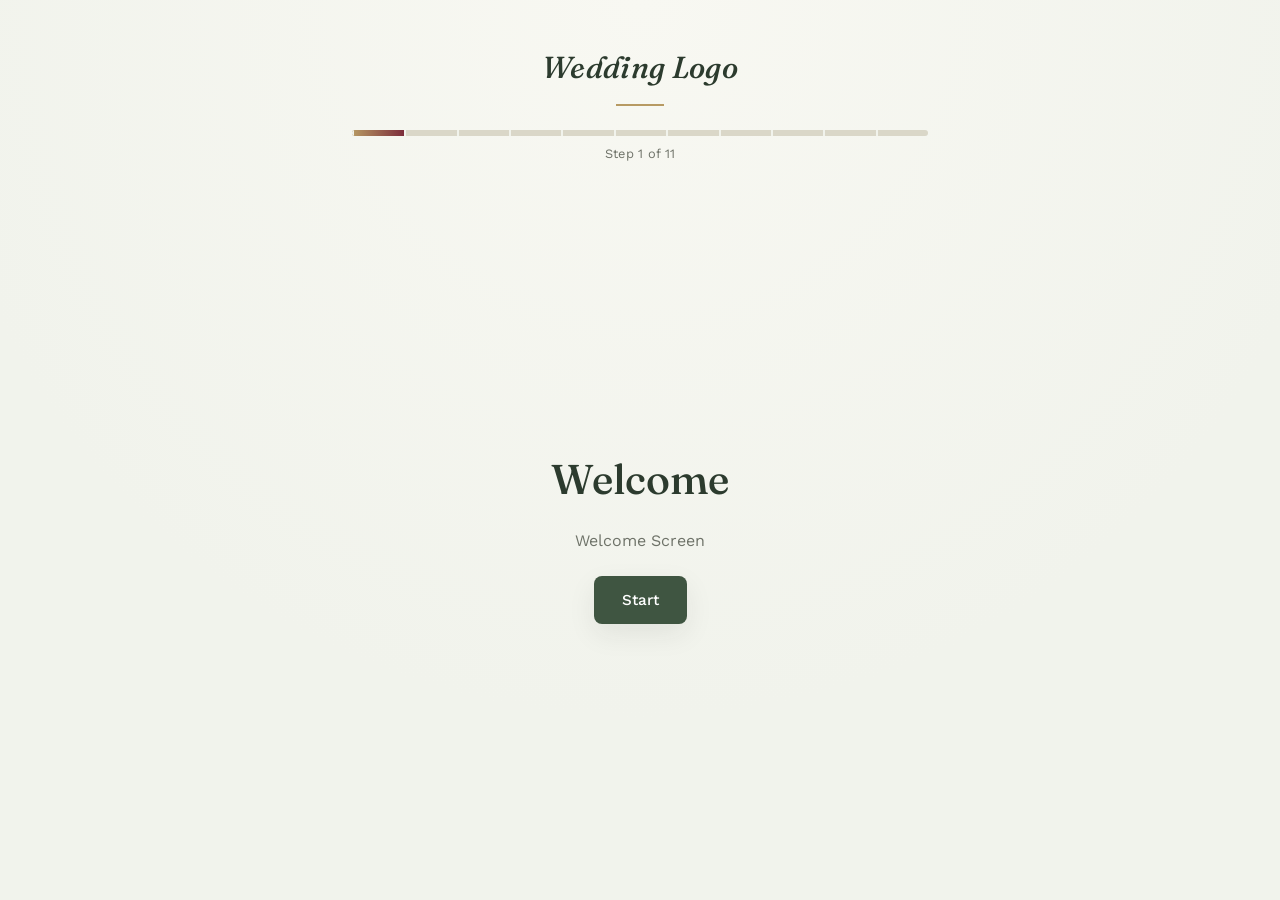
==== revamp/index.html @ 038975d7 "New posible final version added" ====
<!DOCTYPE html>
<html lang="en">

<head>
    <meta charset="UTF-8">
    <meta name="viewport" content="width=device-width, initial-scale=1.0">

    <title>RSVP</title>

    <!-- Styles -->
    <link rel="stylesheet" href="css/style.css">
</head>

<body>

    <div class="app-container">
        <!-- ================= HEADER ================= -->

        <header class="header">

            <div class="logo-container">
                <!-- Reemplazar posteriormente por el logo -->
                <h2>Wedding Logo</h2>
            </div>

            <div class="progress-section">

                <div class="progress-bar">

                    <div class="progress-fill" style="width: 12.5%;"></div>

                </div>

                <span class="progress-text">
                    Step 1 of 8
                </span>

            </div>

        </header>

        <!-- ================= MAIN ================= -->

        <main class="main-content">


        <!-- ================= WELCOME ================= -->

        <section id="welcome" class="page active">

            <div class="page-content">

                <h1>Welcome</h1>

                <p>
                    Welcome Screen
                </p>

                <button class="primary-button">
                    Start
                </button>

            </div>

        </section>

        <!-- ================= INVITATION CODE ================= -->

        <section id="invitation-code" class="page">

            <div class="page-content">

                <h1>Codigo de invitacion</h1>

                <p>
                    Porfavor, ¡ingresa el codigo de la invitación que recibiste!
                </p>

                <div class="input-group">

                    <input
                        type="text"
                        id="invitation-code-input"
                        class="text-input"
                        placeholder="e.g. AB12CD"
                        maxlength="10"
                        spellcheck="false"
                        autocomplete="off"
                        autocapitalize="characters"
                    />

                </div>
                <div id="invitation-code-error" class="error-message"></div>

            </div>

        </section>

        <section id="invitation-confirmation" class="page">

            <div class="page-content">

                <h1>Invitation Confirmation</h1>

                <p>
                    Please verify that these guests belong to your invitation.
                </p>

                <div id="confirmation-guest-list">

                    <!-- Generated automatically -->

                </div>

            </div>

        </section>

        <!-- ================= ATTENDANCE ================= -->

        <section id="attendance" class="page">

            <div class="page-content">

                <h1>Attendance</h1>

                <p>
                    Please let us know who will attend our wedding celebration.
                </p>

                <div id="attendance-content"></div>

                

            </div>

        </section>

        <section id="welcome-cocktail" class="page">

            <div class="page-content">

                <h1>Welcome Cocktail</h1>

                <p>
                    Please let us know who will attend the Welcome Cocktail.
                </p>

                <div id="welcomeCocktail-content"></div>

            </div>

        </section>

        <!-- ================= RECEPTION ================= -->

        <section id="reception" class="page">

            <div class="page-content">

                <h1>Reception</h1>

                <p>
                    Please let us know who will attend the wedding reception.
                </p>

                <div id="reception-content"></div>

            </div>

        </section>

        <!-- ================= MEAL PREFERENCE ================= -->

        <section id="meal" class="page">

            <div class="page-content">

                <h1>Meal Preference</h1>

                <p>
                    Please choose a meal preference for each guest.
                </p>

                <div id="meal-content"></div>

            </div>

        </section>

        <!-- ================= RETURN BUS ================= -->

        <section id="return-bus" class="page">

            <div class="page-content">

                <h1>Return Bus</h1>

                <p>
                    Please select the preferred return transportation.
                </p>

                <div id="returnBus-content"></div>

            </div>

        </section>

        <!-- ================= PREFERRED COCKTAIL ================= -->

        <section id="cocktail" class="page">

            <div class="page-content">

                <h1>Preferred Cocktail</h1>

                <p>
                    Please select a preferred cocktail for each guest.
                </p>

                <div id="cocktail-content"></div>

            </div>

        </section>

        <!-- ================= REVIEW ================= -->

        <section id="review" class="page">

            <div class="page-content">

                <h1 id="review-title">Review Your Responses</h1>

                <p id="review-description">
                    Please review all your answers before submitting your RSVP.
                </p>

                <div id="summary-content"></div>

                <div id="submission-status" class="error-message"></div>

            </div>

        </section>

        <!-- ================= THANK YOU ================= -->

        <section id="thank-you" class="page">

            <div class="page-content">

                <h1>Thank You</h1>

                <p>
                    Placeholder
                </p>

            </div>

        </section>

    </main>

        

        </main>

        <!-- ================= FOOTER ================= -->

        <footer class="footer">

            <button class="secondary-button" disabled>

                ← Back

            </button>

            <button class="primary-button">

                Next →

            </button>

        </footer>

    </div>

    <!-- Scripts -->
    <script src="js/navigation.js"></script>
    <script src="js/guest-factory.js"></script>
    <script src="js/question-config.js"></script>
    <script src="js/invitation.js"></script>
    <script src="js/sheets-integration.js"></script>
    <script src="js/components.js"></script>
    <script src="js/render.js"></script>
    <script src="js/forms.js"></script>
    <script src="js/app.js"></script>
</body>

</html>
---- revamp/css/style.css ----
/* =======================================================
   Wedding RSVP — Caro & Jose
   style.css
   Refresco visual (solo CSS) — estética de tarjetería fina
======================================================= */

@import url('https://fonts.googleapis.com/css2?family=Fraunces:ital,wght@0,400;0,500;0,600;1,400&family=Work+Sans:wght@400;500;600&display=swap');

:root {

    --color-paper: #F1F3EC;
    --color-paper-alt: #FFFFFF;
    --color-ink: #262B26;
    --color-muted: #6E7268;
    --color-primary: #3F5541;
    --color-primary-dark: #2C3B2E;
    --color-accent: #7C2D3B;
    --color-gold: #B79A63;
    --color-border: #DAD7C8;
    --color-error: #A23B34;

    --font-display: 'Fraunces', Georgia, serif;
    --font-body: 'Work Sans', Arial, Helvetica, sans-serif;

    --radius-sm: 8px;
    --radius-md: 14px;

    --shadow-soft: 0 10px 28px rgba(38, 43, 38, .08);

}

/* ---------- Reset ---------- */

* {
    margin: 0;
    padding: 0;
    box-sizing: border-box;
    -webkit-tap-highlight-color: transparent;
}

html {

    overflow-x: hidden;

}

/* ---------- Body ---------- */

body {

    font-family: var(--font-body);

    background: radial-gradient(circle at top, #F8F8F2 0%, var(--color-paper) 65%);

    color: var(--color-ink);

    min-height: 100vh;
    min-height: 100dvh;

    overflow-x: hidden;

}

/* ---------- Main Container ---------- */

.app-container {

    width: 100%;
    max-width: 640px;

    margin: auto;

    min-height: 100vh;
    min-height: 100dvh;

    display: flex;
    flex-direction: column;

    padding: 48px 32px calc(24px + env(safe-area-inset-bottom, 0px));

}

/* ---------- Header ---------- */

.header {

    display: flex;
    flex-direction: column;

    gap: 24px;

    margin-bottom: 48px;

}

.logo-container {

    text-align: center;
    position: relative;

    padding-bottom: 20px;

}

.logo-container::after {

    content: "";
    position: absolute;
    bottom: 0;
    left: 50%;
    transform: translateX(-50%);

    width: 48px;
    height: 2px;

    background: var(--color-gold);

}

.logo-container h2 {

    font-family: var(--font-display);
    font-style: italic;
    font-weight: 500;
    font-size: 1.9rem;
    letter-spacing: .01em;
    color: var(--color-primary-dark);

}

.progress-section {

    display: flex;
    flex-direction: column;

    gap: 10px;

}

.progress-bar {

    position: relative;

    width: 100%;
    height: 6px;

    background: var(--color-border);

    border-radius: 999px;

    overflow: hidden;

}

.progress-bar::after {

    content: "";
    position: absolute;
    inset: 0;

    /* 11 pasos reales (ver secciones .page en index.html) */
    background-image: repeating-linear-gradient(
        to right,
        var(--color-paper) 0,
        var(--color-paper) 2px,
        transparent 2px,
        transparent calc(100% / 11)
    );

    pointer-events: none;

}

.progress-fill {

    width: 0%;

    height: 100%;

    background: linear-gradient(90deg, var(--color-gold), var(--color-accent));

    transition: width 0.4s ease;

}

.progress-text {

    text-align: center;

    font-size: 0.8rem;
    letter-spacing: .02em;
    color: var(--color-muted);

}

/* ---------- Main ---------- */

.main-content {

    flex: 1;

    display: flex;

    justify-content: center;

    align-items: center;

    padding-bottom: 8px;

}


/* ---------- Pages ---------- */

.page {

    display: none;

    width: 100%;

}

.page.active {

    display: block;

    animation: page-enter .45s ease both;

}

@keyframes page-enter {

    from {
        opacity: 0;
        transform: translateY(10px);
    }

    to {
        opacity: 1;
        transform: translateY(0);
    }

}

#welcome h1 {

    font-size: 2.6rem;

}

@media (max-width: 768px) {

    #welcome h1 {

        font-size: 2.1rem;

    }

}

.page-content {

    display: flex;

    flex-direction: column;

    align-items: center;

    gap: 22px;

    text-align: center;

}

/* ---------- Typography ---------- */

h1 {

    font-family: var(--font-display);
    font-weight: 500;
    color: var(--color-primary-dark);

    font-size: 2.1rem;

}

p {

    line-height: 1.7;
    color: var(--color-muted);
    max-width: 46ch;

}

/* ---------- Footer ---------- */

.footer {

    margin-top: 48px;

    display: flex;

    justify-content: space-between;

    gap: 16px;

}

/* ---------- Buttons ---------- */

button {

    cursor: pointer;

    border: none;

    border-radius: var(--radius-sm);

    padding: 13px 28px;

    min-height: 48px;

    font-family: var(--font-body);
    font-size: 0.95rem;
    font-weight: 500;

    touch-action: manipulation;

    transition: background-color 0.2s ease, transform 0.15s ease, opacity 0.15s ease;

}

.primary-button {

    background: var(--color-primary);

    color: var(--color-paper-alt);

    box-shadow: var(--shadow-soft);

}

.primary-button:hover {

    background: var(--color-primary-dark);

}

.primary-button:active {

    transform: translateY(1px);

}

.primary-button:disabled {

    opacity: .55;

    cursor: not-allowed;

    box-shadow: none;

}

.secondary-button {

    background: transparent;

    color: var(--color-muted);

    border: 1px solid var(--color-border);

}

.secondary-button:hover {

    border-color: var(--color-primary);
    color: var(--color-primary-dark);

}

.secondary-button:disabled {

    opacity: .45;

    cursor: not-allowed;

}

button:focus-visible {

    outline: 2px solid var(--color-gold);
    outline-offset: 2px;

}

/* ---------- Responsive ---------- */

@media (max-width: 768px) {

    .app-container {

        padding: 28px 20px calc(96px + env(safe-area-inset-bottom, 0px));

    }

    h1 {

        font-size: 1.6rem;

    }

    .header {

        gap: 16px;
        margin-bottom: 32px;

    }

    .logo-container h2 {

        font-size: 1.5rem;

    }

    .page-content {

        gap: 18px;

    }

    /* Tarjetas de opciones a una sola columna: más fáciles de leer y
       tocar con el pulgar que una grilla apretada de dos columnas */
    .radio-group {

        grid-template-columns: 1fr;

    }

    .guest-card {

        padding: 18px;

    }

    /* Pie fijo: los botones Back/Next siempre están a mano,
       sin tener que desplazarse hasta el final de la página */
    .footer {

        position: fixed;
        left: 0;
        right: 0;
        bottom: 0;

        margin-top: 0;

        padding: 14px 20px calc(14px + env(safe-area-inset-bottom, 0px));

        background: rgba(248, 248, 242, .92);
        backdrop-filter: blur(6px);

        border-top: 1px solid var(--color-border);

        z-index: 10;

    }

    .footer.hidden {

        display: none;

    }

}

@media (max-width: 380px) {

    .app-container {

        padding-left: 16px;
        padding-right: 16px;

    }

    h1 {

        font-size: 1.4rem;

    }

    .primary-button,
    .secondary-button {

        padding: 13px 20px;

    }

}

/* ---------- Utility Classes ---------- */

.hidden {

    display: none !important;

}

/* ---------- Option Buttons ---------- */

.option-group {

    display: flex;

    gap: 16px;

    justify-content: center;

    margin-top: 16px;

    flex-wrap: wrap;

}

/* ---------- Text Inputs ---------- */

.input-group {

    width: 100%;

    max-width: 380px;

}

.text-input {

    width: 100%;

    padding: 16px;

    font-size: 1.15rem;

    text-align: center;

    border: 1px solid var(--color-border);

    border-radius: var(--radius-sm);

    outline: none;

    background: var(--color-paper-alt);

    transition: border-color .2s ease, box-shadow .2s ease;

    letter-spacing: .25rem;

    font-weight: 600;

    text-transform: uppercase;

    color: var(--color-ink);

}

.text-input:focus {

    border-color: var(--color-primary);
    box-shadow: 0 0 0 3px rgba(63, 85, 65, .14);

}

/* ---------- Error Messages ---------- */

.error-message {

    min-height: 20px;

    margin-top: 8px;

    color: var(--color-error);

    font-size: 0.9rem;

    text-align: center;

}

/* ======================================================
   Guest Card
====================================================== */

.guest-card {

    width: 100%;
    max-width: 560px;

    padding: 24px;

    margin: 14px auto;

    border: 1px solid var(--color-border);

    border-radius: var(--radius-md);

    background-color: var(--color-paper-alt);

    box-shadow: var(--shadow-soft);

    box-sizing: border-box;

}

.guest-name {

    margin: 0 0 4px;

    font-family: var(--font-display);
    font-weight: 500;
    font-size: 1.25rem;

    text-align: center;

    color: var(--color-primary-dark);

}
/* ======================================================
   Radio Cards
====================================================== */

.radio-group {

    display: grid;
    grid-template-columns: repeat(auto-fit, minmax(160px, 1fr));
    gap: 12px;

    margin-top: 16px;

}

.guest-instruction {

    grid-column: 1 / -1;

    margin-bottom: 4px;

    text-align: center;

    font-size: .9rem;

    color: var(--color-muted);

}

.radio-option {

    position: relative;

    display: flex;
    align-items: center;
    justify-content: center;

    min-height: 56px;

    padding: 14px 18px;

    border: 1px solid var(--color-border);

    border-radius: var(--radius-md);

    background: var(--color-paper-alt);
    color: var(--color-ink);
    font-weight: 500;

    text-align: center;

    cursor: pointer;

    box-shadow: 0 2px 8px rgba(38, 43, 38, .05);

    transition: border-color .2s ease, background-color .2s ease, color .2s ease, box-shadow .2s ease;

}

.radio-option input[type="radio"] {

    position: absolute;
    inset: 0;

    margin: 0;

    opacity: 0;

    cursor: pointer;

}

.radio-option:hover {

    border-color: var(--color-gold);

}

.radio-option:has(input:checked) {

    background: var(--color-primary);
    color: var(--color-paper-alt);
    border-color: var(--color-primary);

    box-shadow: var(--shadow-soft);

}

.radio-option:has(input:focus-visible) {

    outline: 2px solid var(--color-gold);
    outline-offset: 2px;

}

/* =========================================
   Summary
========================================= */
.summary-card {

    max-width: 500px;
    width: 100%;

}
.summary-content {

    display: flex;
    flex-direction: column;
    gap: 0.7rem;

}

.summary-row {

    display: grid;
    grid-template-columns: 1fr auto;
    align-items: center;

    padding: 0.5rem 0;

    border-bottom: 1px solid var(--color-border);

}

.summary-row:last-child {

    border-bottom: none;

}

.summary-label {
    text-align: left;
    font-weight: 600;
    font-size: .92rem;
    color: var(--color-muted);

}

.summary-value {

    text-align: left;
    font-weight: 500;
    color: var(--color-ink);

}

.summary-attendance {

    text-align: center;
    font-weight: 600;
    color: var(--color-accent);

}

/* ---------- Accessibility ---------- */

@media (prefers-reduced-motion: reduce) {

    * {

        transition: none !important;
        animation: none !important;

    }

}
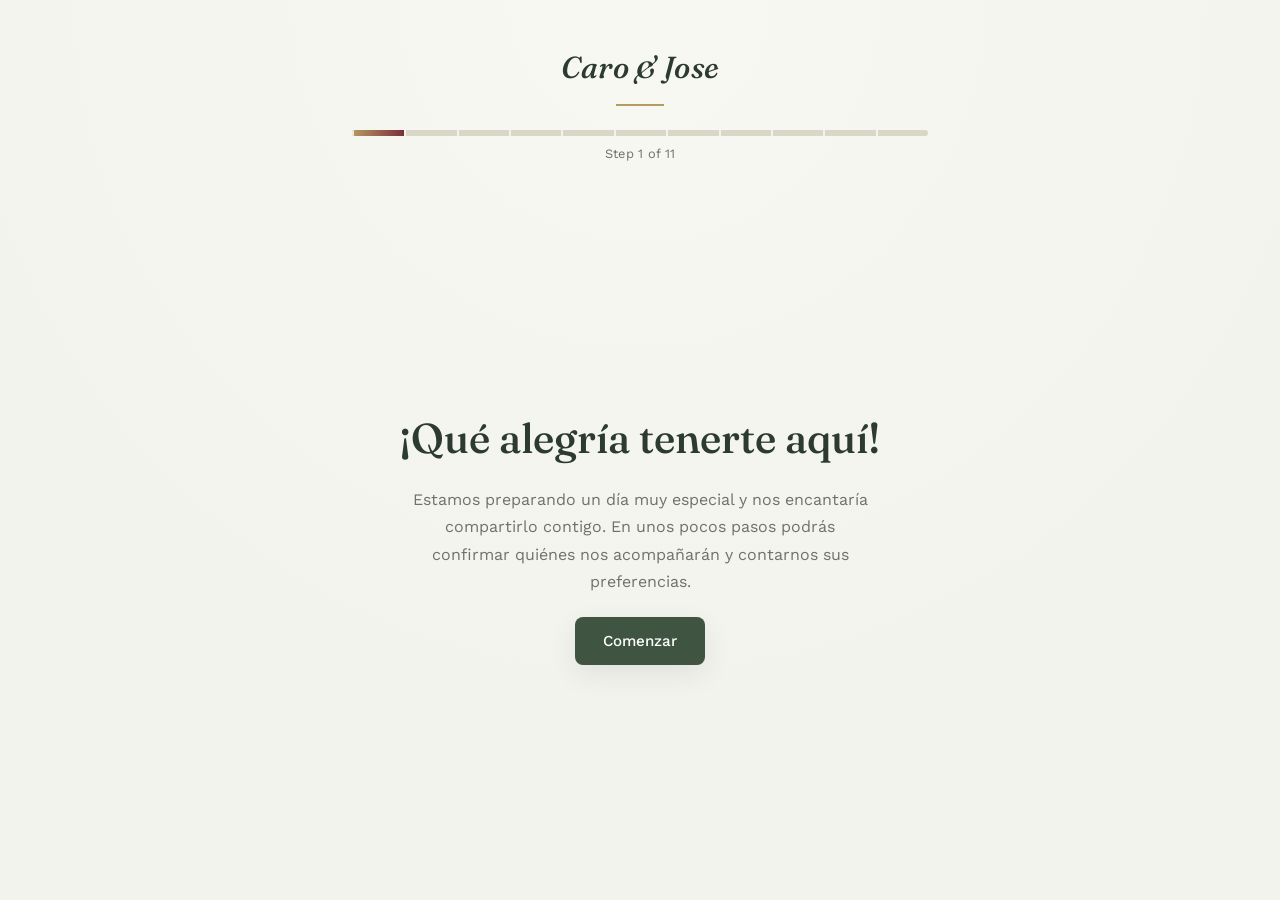
==== commit 55fe3c07: "Final version All changes necessary made tro the page and ready for deploy" ====
--- a/revamp/index.html
+++ b/revamp/index.html
@@ -1,11 +1,11 @@
 <!DOCTYPE html>
-<html lang="en">
+<html lang="es">
 
 <head>
     <meta charset="UTF-8">
     <meta name="viewport" content="width=device-width, initial-scale=1.0">
 
-    <title>RSVP</title>
+    <title>Confirma tu asistencia | Caro y Jose</title>
 
     <!-- Styles -->
     <link rel="stylesheet" href="css/style.css">
@@ -19,20 +19,19 @@
         <header class="header">
 
             <div class="logo-container">
-                <!-- Reemplazar posteriormente por el logo -->
-                <h2>Wedding Logo</h2>
+                <h2>Caro &amp; Jose</h2>
             </div>
 
             <div class="progress-section">
 
                 <div class="progress-bar">
 
-                    <div class="progress-fill" style="width: 12.5%;"></div>
+                    <div class="progress-fill" style="width: 9.09%;"></div>
 
                 </div>
 
                 <span class="progress-text">
-                    Step 1 of 8
+                    Paso 1 de 11
                 </span>
 
             </div>
@@ -50,14 +49,14 @@
 
             <div class="page-content">
 
-                <h1>Welcome</h1>
-
-                <p>
-                    Welcome Screen
+                <h1>¡Qué alegría tenerte aquí!</h1>
+
+                <p>
+                    Estamos preparando un día muy especial y nos encantaría compartirlo contigo. En unos pocos pasos podrás confirmar quiénes nos acompañarán y contarnos sus preferencias.
                 </p>
 
                 <button class="primary-button">
-                    Start
+                    Comenzar
                 </button>
 
             </div>
@@ -70,10 +69,10 @@
 
             <div class="page-content">
 
-                <h1>Codigo de invitacion</h1>
-
-                <p>
-                    Porfavor, ¡ingresa el codigo de la invitación que recibiste!
+                <h1>Tu código de invitación</h1>
+
+                <p>
+                    Escribe el código que aparece en tu invitación para encontrar a las personas incluidas. Así podremos guardar las respuestas de todos en un solo lugar.
                 </p>
 
                 <div class="input-group">
@@ -82,7 +81,8 @@
                         type="text"
                         id="invitation-code-input"
                         class="text-input"
-                        placeholder="e.g. AB12CD"
+                        placeholder="Ej. AB12CD"
+                        aria-label="Código de invitación"
                         maxlength="10"
                         spellcheck="false"
                         autocomplete="off"
@@ -100,10 +100,10 @@
 
             <div class="page-content">
 
-                <h1>Invitation Confirmation</h1>
-
-                <p>
-                    Please verify that these guests belong to your invitation.
+                <h1>¿Estamos todos?</h1>
+
+                <p>
+                    Estas son las personas que encontramos con tu código. Revisa sus nombres antes de continuar; en los siguientes pasos podrás responder por cada una.
                 </p>
 
                 <div id="confirmation-guest-list">
@@ -122,10 +122,10 @@
 
             <div class="page-content">
 
-                <h1>Attendance</h1>
-
-                <p>
-                    Please let us know who will attend our wedding celebration.
+                <h1>¿Nos acompañarán?</h1>
+
+                <p>
+                    Queremos saber con quiénes tendremos la alegría de celebrar. Confirma la asistencia de cada persona de tu invitación.
                 </p>
 
                 <div id="attendance-content"></div>
@@ -140,10 +140,10 @@
 
             <div class="page-content">
 
-                <h1>Welcome Cocktail</h1>
-
-                <p>
-                    Please let us know who will attend the Welcome Cocktail.
+                <h1>Un brindis para empezar</h1>
+
+                <p>
+                    El día anterior a la boda tendremos un cóctel de bienvenida para encontrarnos y conocernos un poco más. Cuéntanos quiénes podrán acompañarnos.
                 </p>
 
                 <div id="welcomeCocktail-content"></div>
@@ -158,10 +158,10 @@
 
             <div class="page-content">
 
-                <h1>Reception</h1>
-
-                <p>
-                    Please let us know who will attend the wedding reception.
+                <h1>La celebración</h1>
+
+                <p>
+                    Después llegará el momento de celebrar juntos. Indícanos quiénes asistirán a la recepción de la boda.
                 </p>
 
                 <div id="reception-content"></div>
@@ -176,10 +176,10 @@
 
             <div class="page-content">
 
-                <h1>Meal Preference</h1>
-
-                <p>
-                    Please choose a meal preference for each guest.
+                <h1>Algo rico para cada quien</h1>
+
+                <p>
+                    Queremos que todos disfruten la comida. Elige la opción de menú que mejor se ajuste a cada persona; si tiene alergias, marca esa opción.
                 </p>
 
                 <div id="meal-content"></div>
@@ -194,10 +194,10 @@
 
             <div class="page-content">
 
-                <h1>Return Bus</h1>
-
-                <p>
-                    Please select the preferred return transportation.
+                <h1>El regreso a casa</h1>
+
+                <p>
+                    Habrá transporte de regreso en distintos horarios. Elige el que prefiera cada persona o indícanos si no lo necesita. Si alguien necesita salir antes, tendremos carros particulares que podrán llevarlo de vuelta. Por ahora, los horarios son tentativos; más adelante confirmaremos los definitivos según las preferencias de todos.
                 </p>
 
                 <div id="returnBus-content"></div>
@@ -212,10 +212,10 @@
 
             <div class="page-content">
 
-                <h1>Preferred Cocktail</h1>
-
-                <p>
-                    Please select a preferred cocktail for each guest.
+                <h1>¿Con qué brindamos?</h1>
+
+                <p>
+                    Nos hace ilusión preparar el bar pensando en ustedes. Cuéntanos cuál de estas bebidas prefiere cada persona.
                 </p>
 
                 <div id="cocktail-content"></div>
@@ -230,10 +230,10 @@
 
             <div class="page-content">
 
-                <h1 id="review-title">Review Your Responses</h1>
+                <h1 id="review-title">Un último vistazo</h1>
 
                 <p id="review-description">
-                    Please review all your answers before submitting your RSVP.
+                    Revisa las respuestas de cada persona. Si quieres cambiar algo, puedes volver a los pasos anteriores antes de enviarlas.
                 </p>
 
                 <div id="summary-content"></div>
@@ -250,19 +250,15 @@
 
             <div class="page-content">
 
-                <h1>Thank You</h1>
-
-                <p>
-                    Placeholder
-                </p>
-
-            </div>
-
-        </section>
-
-    </main>
-
-        
+                <h1 id="thank-you-title">¡Gracias por confirmar!</h1>
+
+                <p id="thank-you-description">
+                    Recibimos tus respuestas. Nos emociona mucho compartir este día contigo.
+                </p>
+
+            </div>
+
+        </section>
 
         </main>
 
@@ -272,13 +268,13 @@
 
             <button class="secondary-button" disabled>
 
-                ← Back
+                ← Volver
 
             </button>
 
             <button class="primary-button">
 
-                Next →
+                Continuar →
 
             </button>
 
@@ -298,4 +294,4 @@
     <script src="js/app.js"></script>
 </body>
 
-</html>+</html>
